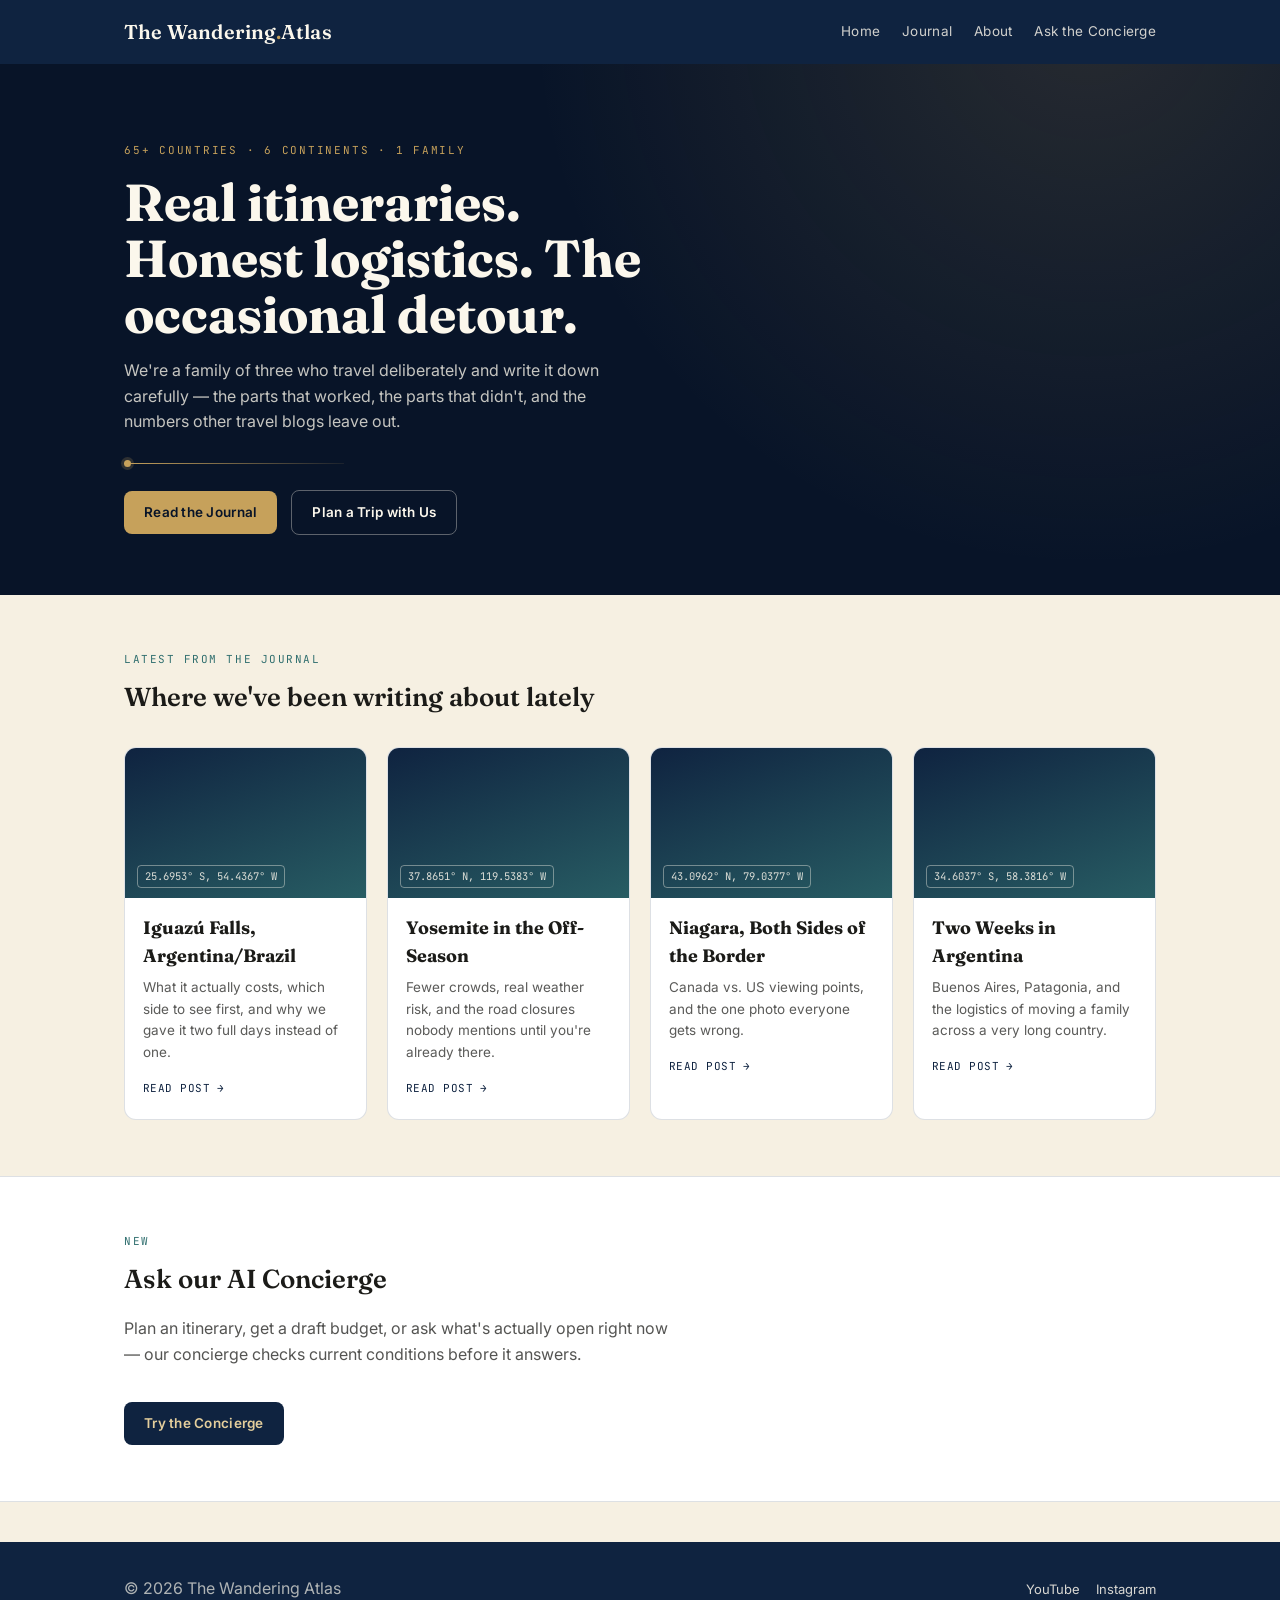
==== index.html @ 9057e296 "Add files via upload" ====
<!DOCTYPE html>
<html lang="en">
<head>
<meta charset="UTF-8">
<meta name="viewport" content="width=device-width, initial-scale=1.0">
<title>The Wandering Atlas — Family Travel Across 65+ Countries</title>
<meta name="description" content="A family travel journal from 65+ countries across 6 continents — real itineraries, honest logistics, and the occasional detour.">
<link rel="stylesheet" href="styles.css">
</head>
<body>

<nav class="site-nav">
  <div class="wrap">
    <div class="brand">The Wandering<span class="dot">.</span>Atlas</div>
    <div class="nav-links">
      <a href="index.html">Home</a>
      <a href="blog.html">Journal</a>
      <a href="about.html">About</a>
      <a href="concierge.html">Ask the Concierge</a>
    </div>
  </div>
</nav>

<header class="hero">
  <div class="wrap">
    <span class="eyebrow">65+ Countries · 6 Continents · 1 Family</span>
    <h1>Real itineraries. Honest logistics. The occasional detour.</h1>
    <p>We're a family of three who travel deliberately and write it down carefully — the parts that worked, the parts that didn't, and the numbers other travel blogs leave out.</p>
    <div class="route-line"><div class="dot"></div></div>
    <a class="btn" href="blog.html">Read the Journal</a>
    <a class="btn ghost" href="concierge.html">Plan a Trip with Us</a>
  </div>
</header>

<section class="section">
  <div class="wrap">
    <span class="kicker">Latest from the journal</span>
    <h2>Where we've been writing about lately</h2>
    <div class="grid">

      <div class="card">
        <div class="photo"><span class="coords">25.6953° S, 54.4367° W</span></div>
        <div class="body">
          <h3>Iguazú Falls, Argentina/Brazil</h3>
          <p>What it actually costs, which side to see first, and why we gave it two full days instead of one.</p>
          <a class="readmore" href="blog-iguazu-falls.html">READ POST →</a>
        </div>
      </div>

      <div class="card">
        <div class="photo"><span class="coords">37.8651° N, 119.5383° W</span></div>
        <div class="body">
          <h3>Yosemite in the Off-Season</h3>
          <p>Fewer crowds, real weather risk, and the road closures nobody mentions until you're already there.</p>
          <a class="readmore" href="blog-yosemite.html">READ POST →</a>
        </div>
      </div>

      <div class="card">
        <div class="photo"><span class="coords">43.0962° N, 79.0377° W</span></div>
        <div class="body">
          <h3>Niagara, Both Sides of the Border</h3>
          <p>Canada vs. US viewing points, and the one photo everyone gets wrong.</p>
          <a class="readmore" href="blog-niagara.html">READ POST →</a>
        </div>
      </div>

      <div class="card">
        <div class="photo"><span class="coords">34.6037° S, 58.3816° W</span></div>
        <div class="body">
          <h3>Two Weeks in Argentina</h3>
          <p>Buenos Aires, Patagonia, and the logistics of moving a family across a very long country.</p>
          <a class="readmore" href="blog-argentina.html">READ POST →</a>
        </div>
      </div>

    </div>
  </div>
</section>

<section class="section" style="background:#fff; border-top:1px solid var(--line); border-bottom:1px solid var(--line);">
  <div class="wrap">
    <span class="kicker">New</span>
    <h2>Ask our AI Concierge</h2>
    <p style="max-width:56ch; color:rgba(27,27,24,0.75);">Plan an itinerary, get a draft budget, or ask what's actually open right now — our concierge checks current conditions before it answers.</p>
    <a class="btn" style="background:var(--navy); color:var(--gold-soft); margin-top:18px;" href="concierge.html">Try the Concierge</a>
  </div>
</section>

<footer>
  <div class="wrap">
    <div>© <span id="year"></span> The Wandering Atlas</div>
    <div class="social-links">
      <a href="https://youtube.com/@thewanderingatlaslife" target="_blank" rel="noopener">YouTube</a>
      <a href="https://instagram.com/thewanderingatlaslife" target="_blank" rel="noopener">Instagram</a>
    </div>
  </div>
</footer>

<script>document.getElementById('year').textContent = new Date().getFullYear();</script>
</body>
</html>
---- styles.css ----
@import url('https://fonts.googleapis.com/css2?family=Fraunces:opsz,wght@9..144,400;9..144,600;9..144,700&family=Inter:wght@400;500;600&family=JetBrains+Mono:wght@400;500&display=swap');

:root{
  --navy:#0F2340;
  --navy-deep:#081428;
  --gold:#C6A15B;
  --gold-soft:#E4CE9C;
  --cream:#F6F0E2;
  --ink:#1B1B18;
  --teal:#2F6E6E;
  --line:rgba(15,35,64,0.14);
}
*{box-sizing:border-box;}
body{
  margin:0;
  background:var(--cream);
  color:var(--ink);
  font-family:'Inter',sans-serif;
  line-height:1.6;
}
a{color:var(--navy); text-decoration:none;}
a:hover{color:var(--teal);}
img{max-width:100%; display:block;}

.wrap{max-width:1080px; margin:0 auto; padding:0 24px;}

/* Nav */
nav.site-nav{
  background:var(--navy);
  color:var(--gold-soft);
}
nav.site-nav .wrap{
  display:flex; align-items:center; justify-content:space-between;
  padding:16px 24px;
  flex-wrap:wrap;
  gap:12px;
}
.brand{
  font-family:'Fraunces',serif;
  font-weight:600;
  font-size:20px;
  color:#FBF7EC;
  letter-spacing:0.01em;
}
.brand .dot{color:var(--gold);}
.nav-links{display:flex; gap:22px; flex-wrap:wrap;}
.nav-links a{
  color:rgba(251,247,236,0.82);
  font-size:13.5px;
  letter-spacing:0.02em;
}
.nav-links a:hover{color:var(--gold-soft);}

/* Hero */
.hero{
  background:
    radial-gradient(circle at 85% -10%, rgba(198,161,91,0.16), transparent 45%),
    var(--navy-deep);
  color:#FBF7EC;
  padding:72px 0 60px;
  position:relative;
  overflow:hidden;
}
.eyebrow{
  font-family:'JetBrains Mono',monospace;
  font-size:11px;
  letter-spacing:0.16em;
  text-transform:uppercase;
  color:var(--gold);
}
.hero h1{
  font-family:'Fraunces',serif;
  font-weight:700;
  font-size:clamp(32px,5vw,52px);
  margin:12px 0 16px;
  max-width:16ch;
  line-height:1.08;
}
.hero p{
  max-width:52ch;
  color:rgba(251,247,236,0.78);
  font-size:16px;
}
.route-line{
  margin-top:28px;
  height:1px;
  width:220px;
  background:linear-gradient(90deg, var(--gold) 0%, rgba(198,161,91,0.1) 100%);
  position:relative;
}
.route-line .dot{
  position:absolute; top:-3px; left:0;
  width:7px;height:7px;border-radius:50%;
  background:var(--gold);
  box-shadow:0 0 0 3px rgba(198,161,91,0.2);
}

.btn{
  display:inline-block;
  margin-top:26px;
  background:var(--gold);
  color:var(--navy-deep);
  font-weight:600;
  font-size:13.5px;
  padding:11px 20px;
  border-radius:8px;
  letter-spacing:0.02em;
}
.btn:hover{background:var(--gold-soft); color:var(--navy-deep);}
.btn.ghost{
  background:transparent;
  border:1px solid rgba(251,247,236,0.35);
  color:#FBF7EC;
  margin-left:10px;
}
.btn.ghost:hover{border-color:var(--gold); color:var(--gold-soft);}

/* Section headings */
.section{padding:56px 0;}
.section h2{
  font-family:'Fraunces',serif;
  font-weight:600;
  font-size:26px;
  margin:0 0 6px;
}
.section .kicker{
  font-family:'JetBrains Mono',monospace;
  font-size:11px;
  letter-spacing:0.14em;
  text-transform:uppercase;
  color:var(--teal);
  margin-bottom:8px;
  display:block;
}

/* Destination / post cards (passport-stamp motif) */
.grid{
  display:grid;
  grid-template-columns:repeat(auto-fit,minmax(240px,1fr));
  gap:20px;
  margin-top:28px;
}
.card{
  background:#fff;
  border:1px solid var(--line);
  border-radius:12px;
  overflow:hidden;
  transition:transform .15s ease, box-shadow .15s ease;
}
.card:hover{transform:translateY(-3px); box-shadow:0 10px 24px rgba(15,35,64,0.1);}
.card .photo{
  height:150px;
  background:
    linear-gradient(160deg, var(--navy) 0%, var(--teal) 130%);
  position:relative;
}
.card .coords{
  position:absolute; bottom:10px; left:12px;
  font-family:'JetBrains Mono',monospace;
  font-size:10.5px;
  color:rgba(251,247,236,0.85);
  border:1px solid rgba(251,247,236,0.4);
  padding:2px 7px;
  border-radius:4px;
}
.card .body{padding:16px 18px 20px;}
.card h3{
  font-family:'Fraunces',serif;
  font-size:18px;
  margin:0 0 6px;
}
.card p{font-size:13.5px; color:rgba(27,27,24,0.72); margin:0 0 10px;}
.card .readmore{
  font-family:'JetBrains Mono',monospace;
  font-size:11px;
  letter-spacing:0.04em;
  color:var(--navy);
}

/* Post page */
.post-header{padding:48px 0 24px; border-bottom:1px solid var(--line);}
.post-header h1{
  font-family:'Fraunces',serif;
  font-size:clamp(28px,4vw,42px);
  margin:10px 0 8px;
}
.post-meta{
  font-family:'JetBrains Mono',monospace;
  font-size:11.5px;
  color:var(--teal);
  text-transform:uppercase;
  letter-spacing:0.08em;
}
.post-body{padding:32px 0 60px; max-width:70ch;}
.post-body p{font-size:16px; margin-bottom:20px;}
.post-body h2{
  font-family:'Fraunces',serif;
  font-size:22px;
  margin-top:36px;
}

/* Footer */
footer{
  background:var(--navy);
  color:rgba(251,247,236,0.68);
  padding:34px 0;
  margin-top:40px;
}
footer .wrap{
  display:flex; justify-content:space-between; align-items:center;
  flex-wrap:wrap; gap:16px;
}
footer a{color:rgba(251,247,236,0.85); font-size:13px;}
.social-links{display:flex; gap:16px;}

@media (max-width:640px){
  footer .wrap{flex-direction:column; align-items:flex-start;}
}
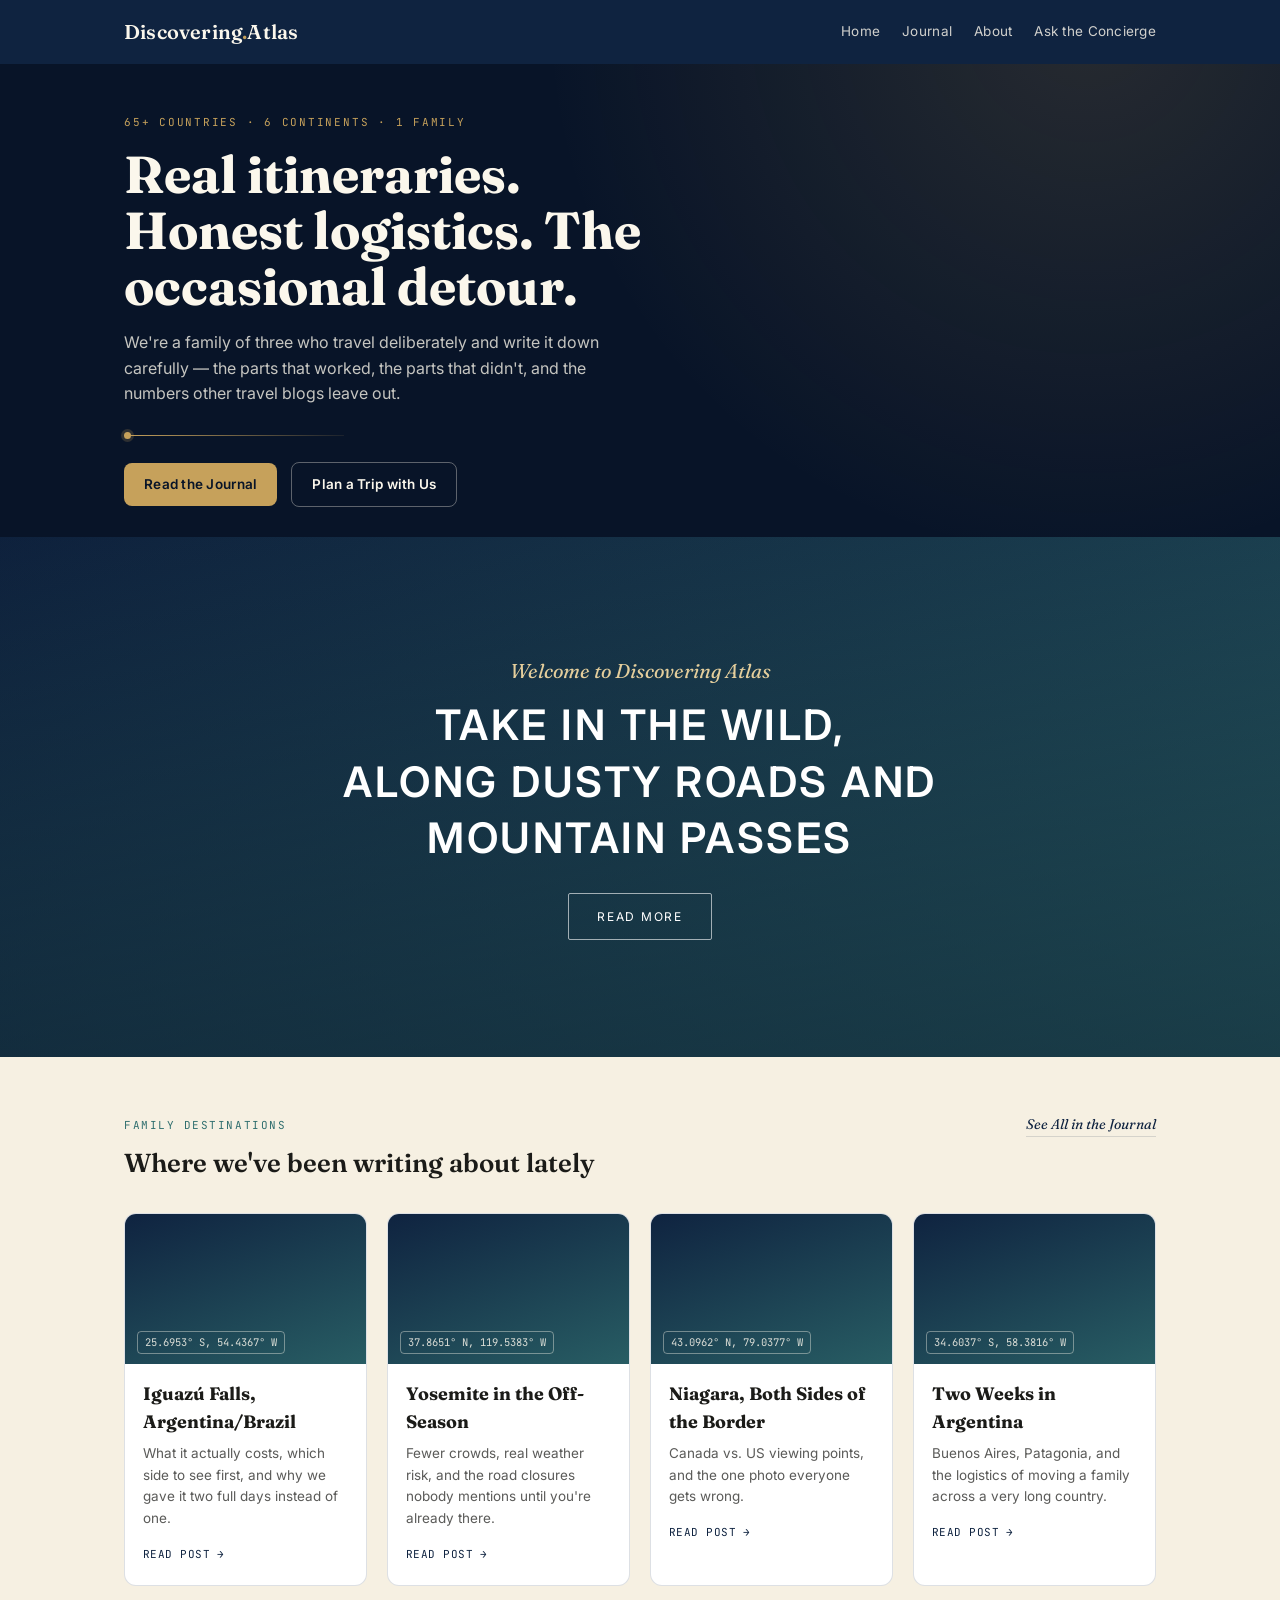
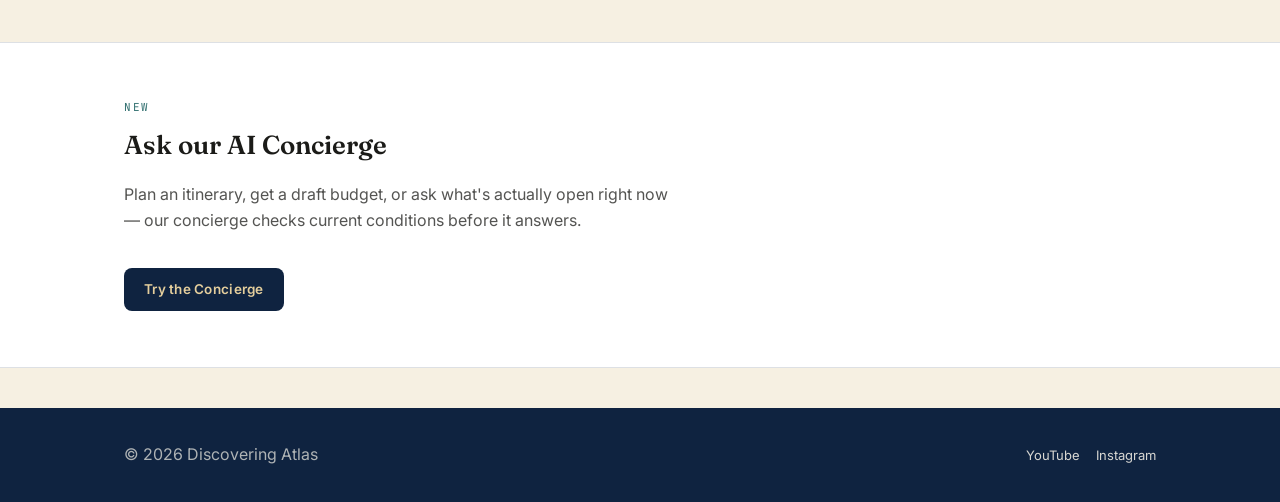
==== commit 66dbf1ae: "Add files via upload" ====
--- a/index.html
+++ b/index.html
@@ -3,7 +3,7 @@
 <head>
 <meta charset="UTF-8">
 <meta name="viewport" content="width=device-width, initial-scale=1.0">
-<title>The Wandering Atlas — Family Travel Across 65+ Countries</title>
+<title>Discovering Atlas — Family Travel Across 65+ Countries</title>
 <meta name="description" content="A family travel journal from 65+ countries across 6 continents — real itineraries, honest logistics, and the occasional detour.">
 <link rel="stylesheet" href="styles.css">
 </head>
@@ -11,7 +11,7 @@
 
 <nav class="site-nav">
   <div class="wrap">
-    <div class="brand">The Wandering<span class="dot">.</span>Atlas</div>
+    <div class="brand">Discovering<span class="dot">.</span>Atlas</div>
     <div class="nav-links">
       <a href="index.html">Home</a>
       <a href="blog.html">Journal</a>
@@ -21,7 +21,7 @@
   </div>
 </nav>
 
-<header class="hero">
+<header class="hero" style="padding:44px 0 30px;">
   <div class="wrap">
     <span class="eyebrow">65+ Countries · 6 Continents · 1 Family</span>
     <h1>Real itineraries. Honest logistics. The occasional detour.</h1>
@@ -32,13 +32,32 @@
   </div>
 </header>
 
+<!--
+  PHOTO SPOT: swap the background-image in .photo-hero (styles.css) for one of your
+  own landscape shots. Something wide and dramatic works best here — a mountain range,
+  a coastline, a road stretching out. This is the single most-seen image on the site.
+-->
+<section class="photo-hero">
+  <div class="photo-hero-content">
+    <span class="eyebrow-script">Welcome to Discovering Atlas</span>
+    <h2>Take in the wild,<br>along dusty roads and mountain passes</h2>
+    <a class="btn-outline" href="blog.html">Read More</a>
+  </div>
+</section>
+
 <section class="section">
   <div class="wrap">
-    <span class="kicker">Latest from the journal</span>
-    <h2>Where we've been writing about lately</h2>
+    <div class="category-header">
+      <div>
+        <span class="kicker">Family Destinations</span>
+        <h2 style="margin:0;">Where we've been writing about lately</h2>
+      </div>
+      <a class="see-all" href="blog.html">See All in the Journal</a>
+    </div>
+    <!-- PHOTO SPOTS: each .photo div below can take a real image — see the comment in styles.css under .photo-card .photo -->
     <div class="grid">
 
-      <div class="card">
+      <div class="card photo-card">
         <div class="photo"><span class="coords">25.6953° S, 54.4367° W</span></div>
         <div class="body">
           <h3>Iguazú Falls, Argentina/Brazil</h3>
@@ -47,7 +66,7 @@
         </div>
       </div>
 
-      <div class="card">
+      <div class="card photo-card">
         <div class="photo"><span class="coords">37.8651° N, 119.5383° W</span></div>
         <div class="body">
           <h3>Yosemite in the Off-Season</h3>
@@ -56,7 +75,7 @@
         </div>
       </div>
 
-      <div class="card">
+      <div class="card photo-card">
         <div class="photo"><span class="coords">43.0962° N, 79.0377° W</span></div>
         <div class="body">
           <h3>Niagara, Both Sides of the Border</h3>
@@ -65,7 +84,7 @@
         </div>
       </div>
 
-      <div class="card">
+      <div class="card photo-card">
         <div class="photo"><span class="coords">34.6037° S, 58.3816° W</span></div>
         <div class="body">
           <h3>Two Weeks in Argentina</h3>
@@ -89,10 +108,10 @@
 
 <footer>
   <div class="wrap">
-    <div>© <span id="year"></span> The Wandering Atlas</div>
+    <div>© <span id="year"></span> Discovering Atlas</div>
     <div class="social-links">
-      <a href="https://youtube.com/@thewanderingatlaslife" target="_blank" rel="noopener">YouTube</a>
-      <a href="https://instagram.com/thewanderingatlaslife" target="_blank" rel="noopener">Instagram</a>
+      <a href="https://youtube.com/@discoveringatlas" target="_blank" rel="noopener">YouTube</a>
+      <a href="https://instagram.com/discoveringatlas" target="_blank" rel="noopener">Instagram</a>
     </div>
   </div>
 </footer>
--- a/styles.css
+++ b/styles.css
@@ -115,6 +115,79 @@
 }
 .btn.ghost:hover{border-color:var(--gold); color:var(--gold-soft);}
 
+/* Full-bleed photo hero (swap the background-image URL for your own photo) */
+.photo-hero{
+  position:relative;
+  min-height:520px;
+  background-size:cover;
+  background-position:center;
+  display:flex;
+  align-items:center;
+  justify-content:center;
+  text-align:center;
+  color:#fff;
+  /* REPLACE this gradient with: background-image:url('images/your-photo.jpg'); background-size:cover; background-position:center; */
+  background-image:linear-gradient(160deg, var(--navy) 0%, var(--teal) 100%);
+}
+.photo-hero::before{
+  content:"";
+  position:absolute; inset:0;
+  background:linear-gradient(180deg, rgba(8,20,40,0.15) 0%, rgba(8,20,40,0.55) 100%);
+}
+.photo-hero-content{
+  position:relative;
+  z-index:1;
+  max-width:800px;
+  padding:0 24px;
+}
+.photo-hero .eyebrow-script{
+  font-family:'Fraunces',serif;
+  font-style:italic;
+  font-size:20px;
+  color:var(--gold-soft);
+  margin-bottom:10px;
+  display:block;
+}
+.photo-hero h2{
+  font-family:'Inter',sans-serif;
+  font-weight:600;
+  font-size:clamp(24px,4.5vw,42px);
+  letter-spacing:0.06em;
+  text-transform:uppercase;
+  line-height:1.35;
+  margin:0 0 26px;
+}
+.photo-hero .btn-outline{
+  display:inline-block;
+  border:1px solid rgba(255,255,255,0.6);
+  color:#fff;
+  font-size:12px;
+  letter-spacing:0.14em;
+  text-transform:uppercase;
+  padding:13px 28px;
+  border-radius:2px;
+}
+.photo-hero .btn-outline:hover{border-color:var(--gold); color:var(--gold-soft);}
+
+/* Category section with "See all" pattern */
+.category-header{
+  display:flex; justify-content:space-between; align-items:baseline;
+  margin-bottom:24px;
+}
+.category-header .see-all{
+  font-family:'Fraunces',serif;
+  font-style:italic;
+  font-size:14px;
+  border-bottom:1px solid var(--line);
+}
+.photo-card .photo{
+  height:260px;
+  background-size:cover;
+  background-position:center;
+  /* REPLACE with your own photo: background-image:url('images/your-photo.jpg'); */
+  background-image:linear-gradient(160deg, var(--navy) 0%, var(--teal) 130%);
+}
+
 /* Section headings */
 .section{padding:56px 0;}
 .section h2{
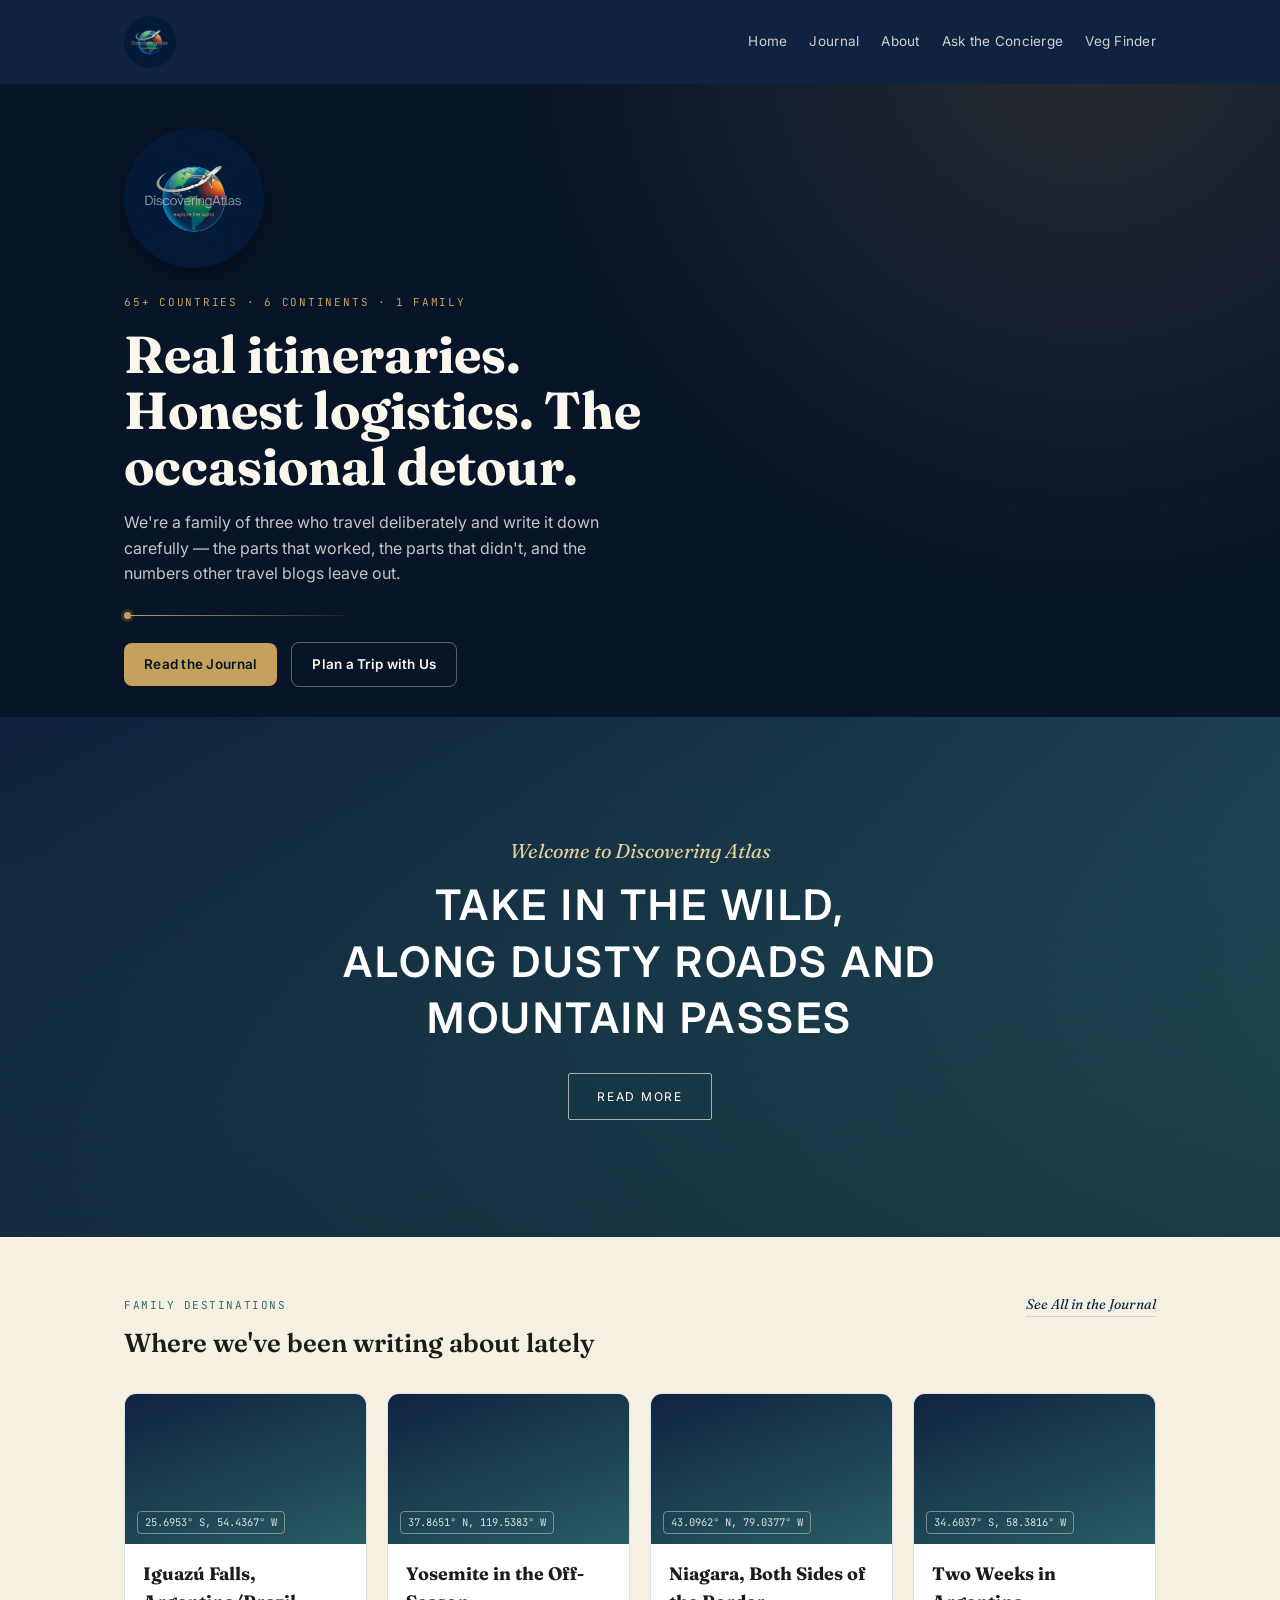
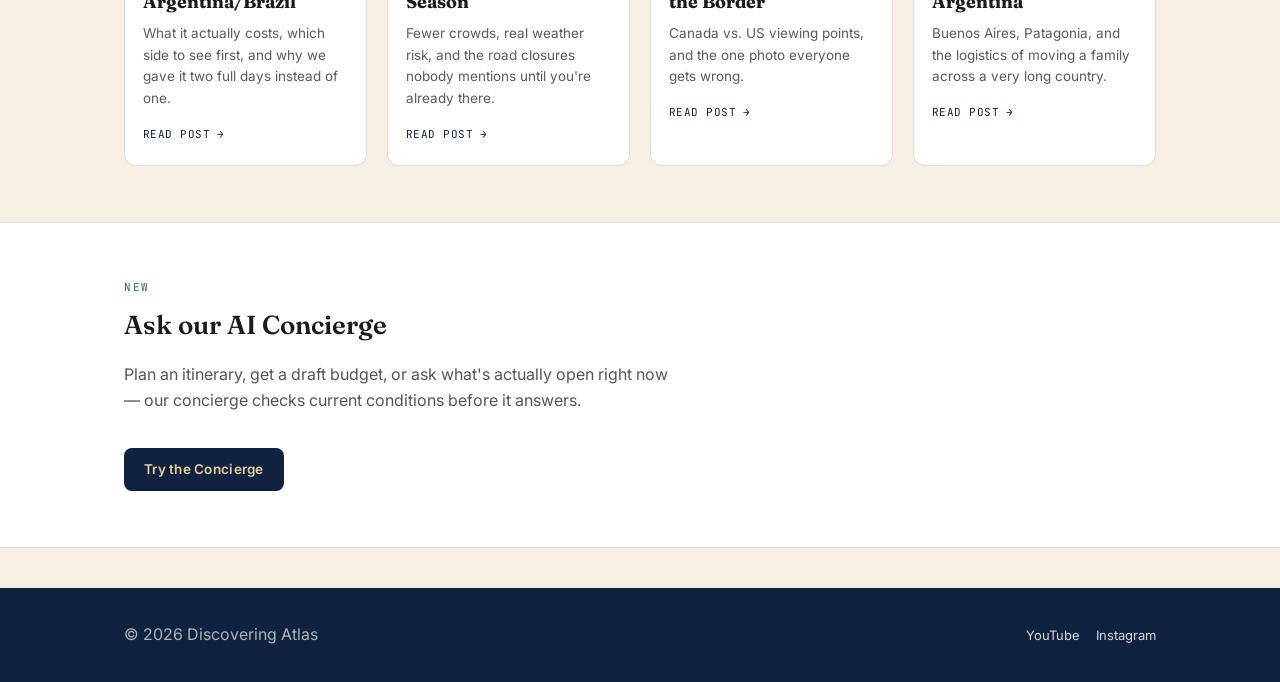
==== commit 14b684af: "Add files via upload" ====
--- a/index.html
+++ b/index.html
@@ -5,24 +5,27 @@
 <meta name="viewport" content="width=device-width, initial-scale=1.0">
 <title>Discovering Atlas — Family Travel Across 65+ Countries</title>
 <meta name="description" content="A family travel journal from 65+ countries across 6 continents — real itineraries, honest logistics, and the occasional detour.">
+<link rel="icon" type="image/png" href="images/favicon.png">
 <link rel="stylesheet" href="styles.css">
 </head>
 <body>
 
 <nav class="site-nav">
   <div class="wrap">
-    <div class="brand">Discovering<span class="dot">.</span>Atlas</div>
+    <a href="index.html" style="display:flex;align-items:center;"><img src="images/logo-nav.png" alt="Discovering Atlas" style="height:52px;width:52px;border-radius:50%;"></a>
     <div class="nav-links">
       <a href="index.html">Home</a>
       <a href="blog.html">Journal</a>
       <a href="about.html">About</a>
       <a href="concierge.html">Ask the Concierge</a>
+      <a href="veg-finder.html">Veg Finder</a>
     </div>
   </div>
 </nav>
 
 <header class="hero" style="padding:44px 0 30px;">
   <div class="wrap">
+    <img src="images/logo-full.png" alt="Discovering Atlas — explore the world" style="width:140px; height:140px; border-radius:50%; margin-bottom:20px; box-shadow:0 8px 28px rgba(0,0,0,0.35);">
     <span class="eyebrow">65+ Countries · 6 Continents · 1 Family</span>
     <h1>Real itineraries. Honest logistics. The occasional detour.</h1>
     <p>We're a family of three who travel deliberately and write it down carefully — the parts that worked, the parts that didn't, and the numbers other travel blogs leave out.</p>
